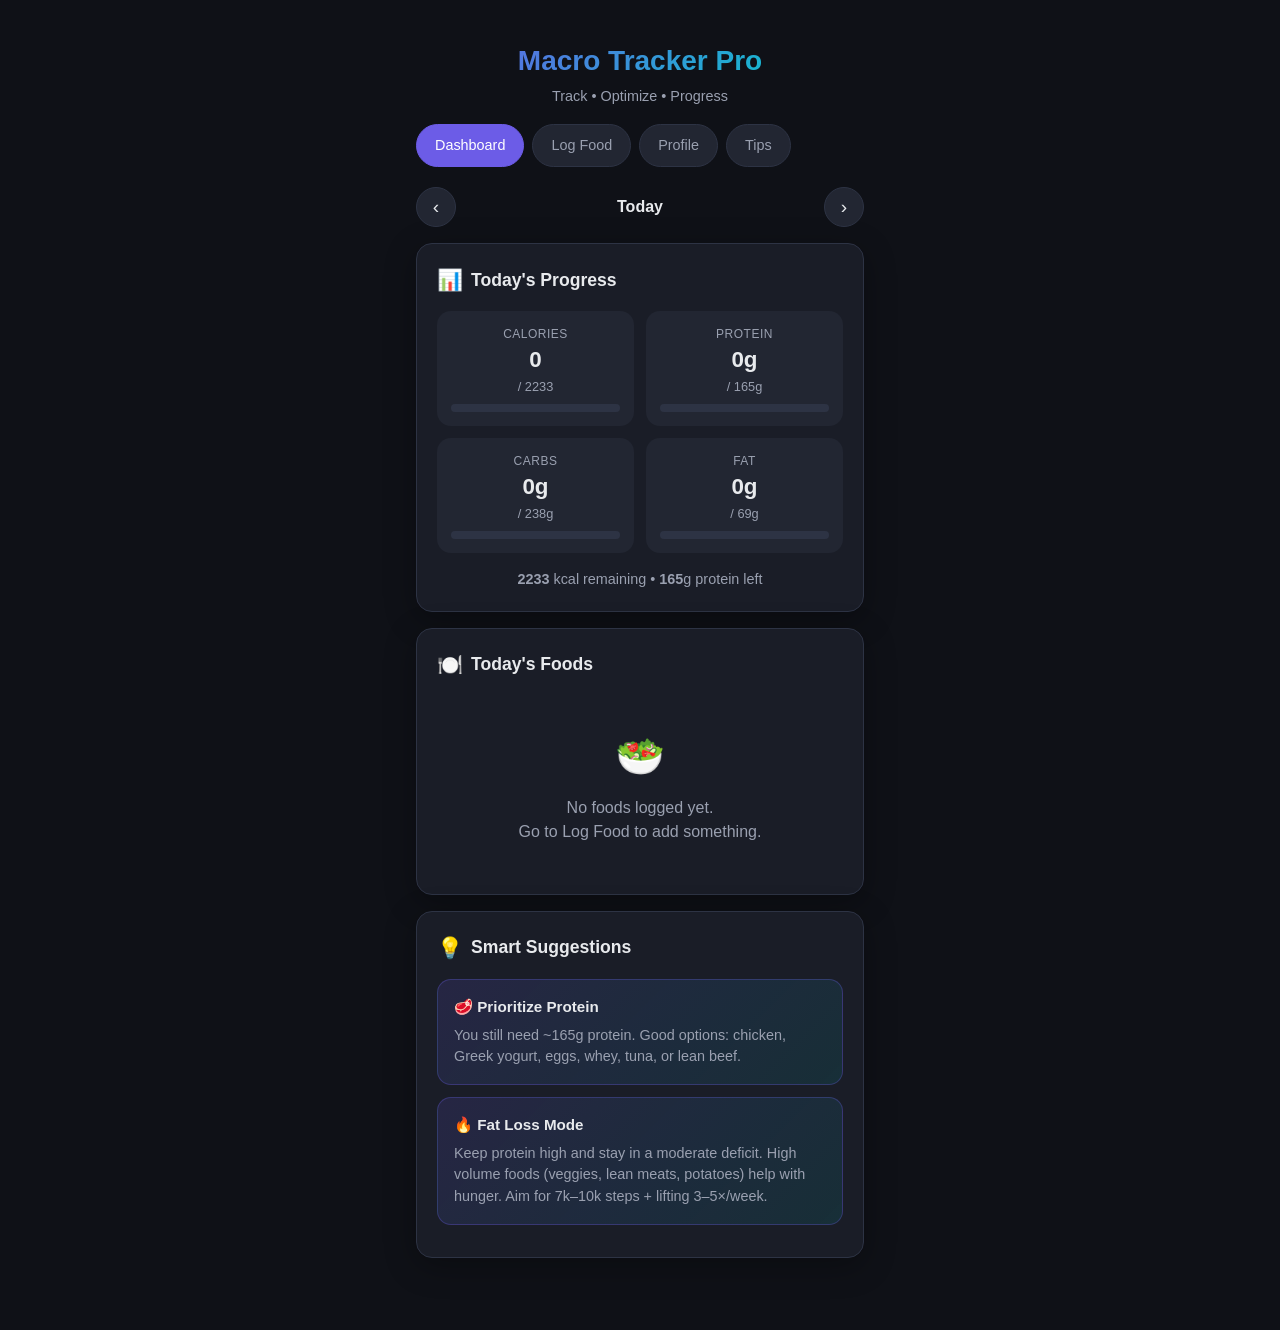
==== macro-tracker.html @ 14abfeaa "macro tracker macro tracker" ====
<!DOCTYPE html>
<html lang="en">
<head>
  <meta charset="UTF-8" />
  <meta name="viewport" content="width=device-width, initial-scale=1.0, maximum-scale=1.0, user-scalable=no" />
  <title>Macro Tracker Pro</title>
  <style>
    :root {
      --bg: #0f1117;
      --card: #1a1d27;
      --card2: #222632;
      --border: #2d3344;
      --text: #e8eaed;
      --muted: #9aa0b0;
      --primary: #6c5ce7;
      --primary-hover: #5a4bd1;
      --success: #00b894;
      --warning: #fdcb6e;
      --danger: #e17055;
      --protein: #6c5ce7;
      --carbs: #00cec9;
      --fat: #fdcb6e;
      --calories: #e17055;
      --radius: 16px;
      --shadow: 0 8px 32px rgba(0,0,0,0.3);
    }

    * { box-sizing: border-box; margin: 0; padding: 0; }

    body {
      font-family: -apple-system, BlinkMacSystemFont, 'Segoe UI', Roboto, sans-serif;
      background: var(--bg);
      color: var(--text);
      line-height: 1.5;
      min-height: 100vh;
      padding-bottom: 40px;
    }

    .container {
      max-width: 480px;
      margin: 0 auto;
      padding: 16px;
    }

    header {
      text-align: center;
      padding: 24px 0 16px;
    }

    header h1 {
      font-size: 1.75rem;
      font-weight: 700;
      background: linear-gradient(135deg, #6c5ce7, #00cec9);
      -webkit-background-clip: text;
      -webkit-text-fill-color: transparent;
      background-clip: text;
    }

    header p {
      color: var(--muted);
      font-size: 0.9rem;
      margin-top: 4px;
    }

    .card {
      background: var(--card);
      border-radius: var(--radius);
      padding: 20px;
      margin-bottom: 16px;
      border: 1px solid var(--border);
      box-shadow: var(--shadow);
    }

    .card h2 {
      font-size: 1.1rem;
      margin-bottom: 16px;
      display: flex;
      align-items: center;
      gap: 8px;
    }

    .card h2 span { font-size: 1.3rem; }

    label {
      display: block;
      font-size: 0.85rem;
      color: var(--muted);
      margin-bottom: 6px;
    }

    input, select, button, textarea {
      font-family: inherit;
      font-size: 1rem;
    }

    input[type="number"], input[type="text"], select, textarea {
      width: 100%;
      background: var(--card2);
      border: 1px solid var(--border);
      border-radius: 12px;
      padding: 12px 14px;
      color: var(--text);
      outline: none;
      transition: border-color 0.2s;
    }

    input:focus, select:focus, textarea:focus {
      border-color: var(--primary);
    }

    .grid-2 {
      display: grid;
      grid-template-columns: 1fr 1fr;
      gap: 12px;
    }

    .grid-3 {
      display: grid;
      grid-template-columns: 1fr 1fr 1fr;
      gap: 10px;
    }

    .btn {
      display: inline-flex;
      align-items: center;
      justify-content: center;
      gap: 8px;
      background: var(--primary);
      color: white;
      border: none;
      border-radius: 12px;
      padding: 14px 20px;
      font-weight: 600;
      cursor: pointer;
      transition: background 0.2s, transform 0.1s;
      width: 100%;
    }

    .btn:hover { background: var(--primary-hover); }
    .btn:active { transform: scale(0.98); }

    .btn-secondary {
      background: var(--card2);
      border: 1px solid var(--border);
      color: var(--text);
    }

    .btn-secondary:hover { background: var(--border); }

    .btn-sm {
      padding: 8px 12px;
      font-size: 0.85rem;
      width: auto;
    }

    .btn-danger {
      background: transparent;
      color: var(--danger);
      border: 1px solid var(--danger);
    }

    .goal-options {
      display: grid;
      grid-template-columns: 1fr 1fr;
      gap: 10px;
    }

    .goal-btn {
      background: var(--card2);
      border: 2px solid var(--border);
      border-radius: 14px;
      padding: 14px 10px;
      text-align: center;
      cursor: pointer;
      transition: all 0.2s;
      font-size: 0.9rem;
      font-weight: 500;
    }

    .goal-btn.active {
      border-color: var(--primary);
      background: rgba(108, 92, 231, 0.15);
      color: #a29bfe;
    }

    .goal-btn small {
      display: block;
      font-size: 0.75rem;
      color: var(--muted);
      margin-top: 4px;
      font-weight: 400;
    }

    /* Progress */
    .macro-grid {
      display: grid;
      grid-template-columns: 1fr 1fr;
      gap: 12px;
      margin-bottom: 16px;
    }

    .macro-box {
      background: var(--card2);
      border-radius: 14px;
      padding: 14px;
      text-align: center;
    }

    .macro-box .value {
      font-size: 1.4rem;
      font-weight: 700;
    }

    .macro-box .label {
      font-size: 0.75rem;
      color: var(--muted);
      text-transform: uppercase;
      letter-spacing: 0.5px;
    }

    .macro-box .target {
      font-size: 0.8rem;
      color: var(--muted);
    }

    .progress-bar {
      height: 8px;
      background: var(--border);
      border-radius: 4px;
      overflow: hidden;
      margin-top: 8px;
    }

    .progress-fill {
      height: 100%;
      border-radius: 4px;
      transition: width 0.4s ease;
    }

    .calories .progress-fill { background: var(--calories); }
    .protein .progress-fill { background: var(--protein); }
    .carbs .progress-fill { background: var(--carbs); }
    .fat .progress-fill { background: var(--fat); }

    /* Food list */
    .food-item {
      display: flex;
      justify-content: space-between;
      align-items: center;
      padding: 12px 0;
      border-bottom: 1px solid var(--border);
    }

    .food-item:last-child { border-bottom: none; }

    .food-info h4 {
      font-size: 0.95rem;
      margin-bottom: 2px;
    }

    .food-info span {
      font-size: 0.8rem;
      color: var(--muted);
    }

    .food-actions {
      display: flex;
      gap: 8px;
      align-items: center;
    }

    .food-cals {
      font-weight: 600;
      font-size: 0.95rem;
      min-width: 50px;
      text-align: right;
    }

    /* Suggestions */
    .suggestion {
      background: linear-gradient(135deg, rgba(108,92,231,0.15), rgba(0,206,201,0.1));
      border: 1px solid rgba(108,92,231,0.3);
      border-radius: 14px;
      padding: 16px;
      margin-bottom: 12px;
    }

    .suggestion h3 {
      font-size: 0.95rem;
      margin-bottom: 6px;
      display: flex;
      align-items: center;
      gap: 6px;
    }

    .suggestion p {
      font-size: 0.9rem;
      color: var(--muted);
      line-height: 1.5;
    }

    .tabs {
      display: flex;
      gap: 8px;
      margin-bottom: 16px;
      overflow-x: auto;
      padding-bottom: 4px;
    }

    .tab {
      flex-shrink: 0;
      padding: 10px 18px;
      border-radius: 999px;
      background: var(--card2);
      border: 1px solid var(--border);
      color: var(--muted);
      font-size: 0.9rem;
      font-weight: 500;
      cursor: pointer;
      transition: all 0.2s;
    }

    .tab.active {
      background: var(--primary);
      border-color: var(--primary);
      color: white;
    }

    .hidden { display: none !important; }

    .empty-state {
      text-align: center;
      padding: 30px 10px;
      color: var(--muted);
    }

    .empty-state span { font-size: 2.5rem; display: block; margin-bottom: 10px; }

    .date-nav {
      display: flex;
      align-items: center;
      justify-content: space-between;
      margin-bottom: 16px;
    }

    .date-nav button {
      background: var(--card2);
      border: 1px solid var(--border);
      color: var(--text);
      width: 40px;
      height: 40px;
      border-radius: 50%;
      font-size: 1.2rem;
      cursor: pointer;
    }

    .date-nav .current-date {
      font-weight: 600;
      font-size: 1rem;
    }

    .form-row {
      margin-bottom: 14px;
    }

    .totals-row {
      display: flex;
      justify-content: space-between;
      font-size: 0.85rem;
      color: var(--muted);
      margin-top: 8px;
    }

    .section-title {
      font-size: 0.8rem;
      text-transform: uppercase;
      letter-spacing: 1px;
      color: var(--muted);
      margin: 20px 0 10px;
    }

    @media (max-width: 400px) {
      .macro-grid { grid-template-columns: 1fr 1fr; }
      .goal-options { grid-template-columns: 1fr; }
    }
  </style>
</head>
<body>
  <div class="container">
    <header>
      <h1>Macro Tracker Pro</h1>
      <p>Track • Optimize • Progress</p>
    </header>

    <!-- Tabs -->
    <div class="tabs">
      <div class="tab active" data-tab="dashboard">Dashboard</div>
      <div class="tab" data-tab="log">Log Food</div>
      <div class="tab" data-tab="profile">Profile</div>
      <div class="tab" data-tab="tips">Tips</div>
    </div>

    <!-- DASHBOARD -->
    <div id="tab-dashboard">
      <div class="date-nav">
        <button onclick="changeDate(-1)">‹</button>
        <div class="current-date" id="currentDateLabel">Today</div>
        <button onclick="changeDate(1)">›</button>
      </div>

      <div class="card">
        <h2><span>📊</span> Today's Progress</h2>
        <div class="macro-grid">
          <div class="macro-box calories">
            <div class="label">Calories</div>
            <div class="value" id="calCurrent">0</div>
            <div class="target">/ <span id="calTarget">2000</span></div>
            <div class="progress-bar"><div class="progress-fill" id="calBar" style="width:0%"></div></div>
          </div>
          <div class="macro-box protein">
            <div class="label">Protein</div>
            <div class="value" id="proCurrent">0g</div>
            <div class="target">/ <span id="proTarget">150</span>g</div>
            <div class="progress-bar"><div class="progress-fill" id="proBar" style="width:0%"></div></div>
          </div>
          <div class="macro-box carbs">
            <div class="label">Carbs</div>
            <div class="value" id="carbCurrent">0g</div>
            <div class="target">/ <span id="carbTarget">200</span>g</div>
            <div class="progress-bar"><div class="progress-fill" id="carbBar" style="width:0%"></div></div>
          </div>
          <div class="macro-box fat">
            <div class="label">Fat</div>
            <div class="value" id="fatCurrent">0g</div>
            <div class="target">/ <span id="fatTarget">60</span>g</div>
            <div class="progress-bar"><div class="progress-fill" id="fatBar" style="width:0%"></div></div>
          </div>
        </div>

        <div id="remainingText" style="text-align:center; font-size:0.9rem; color:var(--muted); margin-top:8px;"></div>
      </div>

      <div class="card">
        <h2><span>🍽️</span> Today's Foods</h2>
        <div id="foodList">
          <div class="empty-state">
            <span>🥗</span>
            No foods logged yet.<br>Go to Log Food to add something.
          </div>
        </div>
      </div>

      <div class="card" id="quickSuggestions">
        <h2><span>💡</span> Smart Suggestions</h2>
        <div id="suggestionsList"></div>
      </div>
    </div>

    <!-- LOG FOOD -->
    <div id="tab-log" class="hidden">
      <div class="card">
        <h2><span>➕</span> Add Food</h2>
        <div class="form-row">
          <label>Food name</label>
          <input type="text" id="foodName" placeholder="e.g. Chicken breast, rice, avocado..." />
        </div>
        <div class="grid-2">
          <div class="form-row">
            <label>Calories</label>
            <input type="number" id="foodCal" placeholder="0" min="0" />
          </div>
          <div class="form-row">
            <label>Protein (g)</label>
            <input type="number" id="foodPro" placeholder="0" min="0" step="0.1" />
          </div>
        </div>
        <div class="grid-2">
          <div class="form-row">
            <label>Carbs (g)</label>
            <input type="number" id="foodCarb" placeholder="0" min="0" step="0.1" />
          </div>
          <div class="form-row">
            <label>Fat (g)</label>
            <input type="number" id="foodFat" placeholder="0" min="0" step="0.1" />
          </div>
        </div>
        <button class="btn" onclick="addFood()">Add to Today</button>
      </div>

      <div class="card">
        <h2><span>⚡</span> Quick Add</h2>
        <div class="grid-2" style="gap:10px;">
          <button class="btn btn-secondary btn-sm" onclick="quickAdd('Chicken breast 150g', 248, 46, 0, 5.4)">Chicken 150g</button>
          <button class="btn btn-secondary btn-sm" onclick="quickAdd('Rice cooked 200g', 260, 5.4, 56, 0.6)">Rice 200g</button>
          <button class="btn btn-secondary btn-sm" onclick="quickAdd('Egg (whole)', 72, 6.3, 0.4, 4.8)">Egg</button>
          <button class="btn btn-secondary btn-sm" onclick="quickAdd('Greek yogurt 150g', 89, 15, 5.5, 0.6)">Greek Yogurt</button>
          <button class="btn btn-secondary btn-sm" onclick="quickAdd('Banana medium', 105, 1.3, 27, 0.4)">Banana</button>
          <button class="btn btn-secondary btn-sm" onclick="quickAdd('Avocado 100g', 160, 2, 8.5, 15)">Avocado</button>
          <button class="btn btn-secondary btn-sm" onclick="quickAdd('Oats 50g dry', 190, 6.5, 34, 3.5)">Oats 50g</button>
          <button class="btn btn-secondary btn-sm" onclick="quickAdd('Whey scoop', 120, 24, 3, 1.5)">Whey Scoop</button>
        </div>
      </div>
    </div>

    <!-- PROFILE -->
    <div id="tab-profile" class="hidden">
      <div class="card">
        <h2><span>👤</span> Your Profile</h2>
        <div class="grid-2">
          <div class="form-row">
            <label>Age</label>
            <input type="number" id="age" min="15" max="100" value="30" />
          </div>
          <div class="form-row">
            <label>Gender</label>
            <select id="gender">
              <option value="male">Male</option>
              <option value="female">Female</option>
            </select>
          </div>
        </div>
        <div class="grid-2">
          <div class="form-row">
            <label>Weight (kg)</label>
            <input type="number" id="weight" min="30" max="250" step="0.1" value="75" />
          </div>
          <div class="form-row">
            <label>Height (cm)</label>
            <input type="number" id="height" min="120" max="230" value="175" />
          </div>
        </div>
        <div class="form-row">
          <label>Activity Level</label>
          <select id="activity">
            <option value="1.2">Sedentary (little/no exercise)</option>
            <option value="1.375">Lightly active (1–3 days/week)</option>
            <option value="1.55" selected>Moderately active (3–5 days/week)</option>
            <option value="1.725">Very active (6–7 days/week)</option>
            <option value="1.9">Extra active (hard training + job)</option>
          </select>
        </div>
      </div>

      <div class="card">
        <h2><span>🎯</span> Your Goal</h2>
        <div class="goal-options">
          <div class="goal-btn active" data-goal="fatloss">
            Fat Loss
            <small>Deficit + high protein</small>
          </div>
          <div class="goal-btn" data-goal="recomp">
            Fat Loss + Muscle
            <small>Recomp – near maintenance</small>
          </div>
          <div class="goal-btn" data-goal="muscle">
            Muscle Building
            <small>Surplus + high protein</small>
          </div>
          <div class="goal-btn" data-goal="maintain">
            Maintenance / Other
            <small>Stay the same weight</small>
          </div>
        </div>
      </div>

      <div class="card">
        <h2><span>📈</span> Calculated Targets</h2>
        <div style="font-size:0.95rem; line-height:1.7;">
          <div>BMR: <strong id="bmrValue">—</strong> kcal</div>
          <div>TDEE (maintenance): <strong id="tdeeValue">—</strong> kcal</div>
          <div style="margin-top:10px; padding-top:10px; border-top:1px solid var(--border);">
            Target Calories: <strong id="targetCals">—</strong><br>
            Protein: <strong id="targetPro">—</strong> g<br>
            Carbs: <strong id="targetCarb">—</strong> g<br>
            Fat: <strong id="targetFat">—</strong> g
          </div>
        </div>
        <button class="btn" style="margin-top:16px;" onclick="saveProfile()">Save & Update Targets</button>
      </div>
    </div>

    <!-- TIPS -->
    <div id="tab-tips" class="hidden">
      <div class="card">
        <h2><span>📚</span> Goal-Based Tips</h2>
        <div id="tipsContent"></div>
      </div>
    </div>
  </div>

  <script>
    // ========== STATE ==========
    let state = {
      profile: {
        age: 30,
        gender: 'male',
        weight: 75,
        height: 175,
        activity: 1.55,
        goal: 'fatloss'
      },
      targets: { cal: 2000, pro: 150, carb: 200, fat: 60 },
      logs: {},          // dateKey -> [{id, name, cal, pro, carb, fat}]
      currentDate: new Date()
    };

    // ========== HELPERS ==========
    function dateKey(d = state.currentDate) {
      return d.toISOString().slice(0, 10);
    }

    function formatDate(d) {
      const today = new Date();
      today.setHours(0,0,0,0);
      const check = new Date(d);
      check.setHours(0,0,0,0);
      const diff = (check - today) / 86400000;
      if (diff === 0) return 'Today';
      if (diff === -1) return 'Yesterday';
      if (diff === 1) return 'Tomorrow';
      return d.toLocaleDateString(undefined, { weekday: 'short', month: 'short', day: 'numeric' });
    }

    function uid() {
      return Date.now().toString(36) + Math.random().toString(36).slice(2, 7);
    }

    // ========== CALCULATION ==========
    function calcBMR() {
      const { age, gender, weight, height } = state.profile;
      // Mifflin-St Jeor
      if (gender === 'male') {
        return 10 * weight + 6.25 * height - 5 * age + 5;
      }
      return 10 * weight + 6.25 * height - 5 * age - 161;
    }

    function calcTDEE() {
      return Math.round(calcBMR() * state.profile.activity);
    }

    function calcTargets() {
      const tdee = calcTDEE();
      const w = state.profile.weight;
      let cal, proGkg, fatPct;

      switch (state.profile.goal) {
        case 'fatloss':
          cal = Math.round(tdee - 400);          // ~400 deficit
          proGkg = 2.2;
          fatPct = 0.28;
          break;
        case 'recomp':
          cal = Math.round(tdee - 150);          // mild deficit
          proGkg = 2.3;
          fatPct = 0.25;
          break;
        case 'muscle':
          cal = Math.round(tdee + 300);          // modest surplus
          proGkg = 2.0;
          fatPct = 0.25;
          break;
        default: // maintain
          cal = tdee;
          proGkg = 1.8;
          fatPct = 0.28;
      }

      const pro = Math.round(w * proGkg);
      const fat = Math.round((cal * fatPct) / 9);
      const carb = Math.round((cal - (pro * 4) - (fat * 9)) / 4);

      state.targets = { cal, pro, carb, fat };
      return state.targets;
    }

    // ========== STORAGE ==========
    function save() {
      localStorage.setItem('macroTrackerPro', JSON.stringify({
        profile: state.profile,
        logs: state.logs
      }));
    }

    function load() {
      try {
        const raw = localStorage.getItem('macroTrackerPro');
        if (raw) {
          const data = JSON.parse(raw);
          if (data.profile) state.profile = { ...state.profile, ...data.profile };
          if (data.logs) state.logs = data.logs;
        }
      } catch (e) {}
    }

    // ========== UI UPDATE ==========
    function getTodayFoods() {
      return state.logs[dateKey()] || [];
    }

    function getTotals() {
      const foods = getTodayFoods();
      return foods.reduce((acc, f) => {
        acc.cal += f.cal || 0;
        acc.pro += f.pro || 0;
        acc.carb += f.carb || 0;
        acc.fat += f.fat || 0;
        return acc;
      }, { cal: 0, pro: 0, carb: 0, fat: 0 });
    }

    function updateDashboard() {
      const t = getTotals();
      const targets = state.targets;

      document.getElementById('calCurrent').textContent = Math.round(t.cal);
      document.getElementById('proCurrent').textContent = Math.round(t.pro) + 'g';
      document.getElementById('carbCurrent').textContent = Math.round(t.carb) + 'g';
      document.getElementById('fatCurrent').textContent = Math.round(t.fat) + 'g';

      document.getElementById('calTarget').textContent = targets.cal;
      document.getElementById('proTarget').textContent = targets.pro;
      document.getElementById('carbTarget').textContent = targets.carb;
      document.getElementById('fatTarget').textContent = targets.fat;

      const pct = (val, max) => Math.min(100, Math.round((val / max) * 100));
      document.getElementById('calBar').style.width = pct(t.cal, targets.cal) + '%';
      document.getElementById('proBar').style.width = pct(t.pro, targets.pro) + '%';
      document.getElementById('carbBar').style.width = pct(t.carb, targets.carb) + '%';
      document.getElementById('fatBar').style.width = pct(t.fat, targets.fat) + '%';

      const remCal = targets.cal - t.cal;
      const remPro = targets.pro - t.pro;
      document.getElementById('remainingText').innerHTML =
        remCal > 0
          ? `<strong>${Math.round(remCal)}</strong> kcal remaining • <strong>${Math.round(Math.max(0, remPro))}</strong>g protein left`
          : `<strong style="color:var(--warning)">Over by ${Math.abs(Math.round(remCal))} kcal</strong>`;

      // Food list
      const list = document.getElementById('foodList');
      const foods = getTodayFoods();
      if (foods.length === 0) {
        list.innerHTML = `<div class="empty-state"><span>🥗</span>No foods logged yet.<br>Go to Log Food to add something.</div>`;
      } else {
        list.innerHTML = foods.map(f => `
          <div class="food-item">
            <div class="food-info">
              <h4>${f.name}</h4>
              <span>P ${Math.round(f.pro)}g • C ${Math.round(f.carb)}g • F ${Math.round(f.fat)}g</span>
            </div>
            <div class="food-actions">
              <div class="food-cals">${Math.round(f.cal)}</div>
              <button class="btn btn-sm btn-danger" onclick="removeFood('${f.id}')">×</button>
            </div>
          </div>
        `).join('');
      }

      updateSuggestions();
      document.getElementById('currentDateLabel').textContent = formatDate(state.currentDate);
    }

    function updateProfileUI() {
      const p = state.profile;
      document.getElementById('age').value = p.age;
      document.getElementById('gender').value = p.gender;
      document.getElementById('weight').value = p.weight;
      document.getElementById('height').value = p.height;
      document.getElementById('activity').value = p.activity;

      document.querySelectorAll('.goal-btn').forEach(btn => {
        btn.classList.toggle('active', btn.dataset.goal === p.goal);
      });

      const bmr = Math.round(calcBMR());
      const tdee = calcTDEE();
      const t = calcTargets();

      document.getElementById('bmrValue').textContent = bmr;
      document.getElementById('tdeeValue').textContent = tdee;
      document.getElementById('targetCals').textContent = t.cal + ' kcal';
      document.getElementById('targetPro').textContent = t.pro;
      document.getElementById('targetCarb').textContent = t.carb;
      document.getElementById('targetFat').textContent = t.fat;
    }

    function updateSuggestions() {
      const t = getTotals();
      const targets = state.targets;
      const goal = state.profile.goal;
      const remCal = targets.cal - t.cal;
      const remPro = targets.pro - t.pro;
      const remCarb = targets.carb - t.carb;
      const remFat = targets.fat - t.fat;

      let suggestions = [];

      // Protein first priority
      if (remPro > 25) {
        suggestions.push({
          icon: '🥩',
          title: 'Prioritize Protein',
          text: `You still need ~${Math.round(remPro)}g protein. Good options: chicken, Greek yogurt, eggs, whey, tuna, or lean beef.`
        });
      } else if (remPro > 10) {
        suggestions.push({
          icon: '🥛',
          title: 'Almost at protein target',
          text: `Only ~${Math.round(remPro)}g protein left. A scoop of whey or a Greek yogurt will close the gap nicely.`
        });
      }

      // Calorie situation
      if (remCal < -150) {
        suggestions.push({
          icon: '⚠️',
          title: 'Over calories',
          text: `You're ${Math.abs(Math.round(remCal))} kcal over. For the rest of the day focus on high-volume, low-calorie foods (veggies, lean protein) if possible.`
        });
      } else if (remCal > 400 && remPro < 20) {
        suggestions.push({
          icon: '🍚',
          title: 'Room for carbs / energy',
          text: `You have ${Math.round(remCal)} kcal left and protein is mostly covered. Rice, potatoes, fruit or oats are great now.`
        });
      }

      // Goal specific
      if (goal === 'fatloss') {
        suggestions.push({
          icon: '🔥',
          title: 'Fat Loss Mode',
          text: 'Keep protein high and stay in a moderate deficit. High volume foods (veggies, lean meats, potatoes) help with hunger. Aim for 7k–10k steps + lifting 3–5×/week.'
        });
      } else if (goal === 'recomp') {
        suggestions.push({
          icon: '⚖️',
          title: 'Recomp Strategy',
          text: 'Stay near maintenance or slight deficit. Progressive overload in the gym is more important than aggressive dieting. Protein should be the highest of all goals.'
        });
      } else if (goal === 'muscle') {
        suggestions.push({
          icon: '💪',
          title: 'Building Mode',
          text: 'You need the surplus. Don’t fear carbs — they fuel hard training and recovery. Keep progressive overload and sleep 7–9 hours.'
        });
      }

      // Fat check
      if (remFat < -10) {
        suggestions.push({
          icon: '🥑',
          title: 'Fat a bit high',
          text: 'Fat is over target. Future meals can lean more toward protein + carbs (chicken + rice, yogurt + fruit) to balance.'
        });
      }

      if (suggestions.length === 0) {
        suggestions.push({
          icon: '✅',
          title: 'Looking solid',
          text: 'Macros are well balanced for the day. Keep it up!'
        });
      }

      document.getElementById('suggestionsList').innerHTML = suggestions.map(s => `
        <div class="suggestion">
          <h3>${s.icon} ${s.title}</h3>
          <p>${s.text}</p>
        </div>
      `).join('');
    }

    function updateTips() {
      const goal = state.profile.goal;
      const tips = {
        fatloss: `
          <div class="suggestion">
            <h3>🔥 Fat Loss Focus</h3>
            <p>• Aim for 0.5–1% bodyweight loss per week.<br>
            • Protein 2.0–2.4 g/kg protects muscle.<br>
            • Strength train 3–5×/week + daily steps.<br>
            • Sleep and stress management matter as much as food.</p>
          </div>
          <div class="suggestion">
            <h3>🍽️ Practical tips</h3>
            <p>• Fill half the plate with vegetables.<br>
            • Use volume eating (high fiber, high water foods).<br>
            • Weigh food when possible for accuracy.<br>
            • Don’t cut fats too low (hormones need them).</p>
          </div>`,
        recomp: `
          <div class="suggestion">
            <h3>⚖️ Body Recomposition</h3>
            <p>• Best for beginners, returning lifters, or higher body-fat individuals.<br>
            • Eat at maintenance or a small deficit (−100 to −200 kcal).<br>
            • Protein 2.0–2.6 g/kg is ideal.<br>
            • Progressive overload is non-negotiable.</p>
          </div>
          <div class="suggestion">
            <h3>📈 Expectations</h3>
            <p>• Scale weight may stay flat or drop slowly while measurements improve.<br>
            • Take progress photos and strength numbers as main metrics.<br>
            • Patience is key — recomp is slower than pure cutting or bulking.</p>
          </div>`,
        muscle: `
          <div class="suggestion">
            <h3>💪 Muscle Building</h3>
            <p>• Modest surplus (+200–350 kcal) is enough for most people.<br>
            • Protein 1.6–2.2 g/kg is sufficient in a surplus.<br>
            • Carbs should be the highest macro to fuel training.<br>
            • Recover hard: sleep, manage stress, don’t train to failure every set.</p>
          </div>
          <div class="suggestion">
            <h3>🏋️ Training note</h3>
            <p>• Focus on compound lifts and progressive overload.<br>
            • Track lifts weekly. If strength is stuck, check sleep and total calories first.</p>
          </div>`,
        maintain: `
          <div class="suggestion">
            <h3>⚖️ Maintenance</h3>
            <p>• Eat around your TDEE.<br>
            • Protein 1.6–2.0 g/kg keeps body composition stable.<br>
            • Great time to practice consistency and refine food preferences.<br>
            • You can still improve strength and skill in the gym.</p>
          </div>`
      };

      document.getElementById('tipsContent').innerHTML = tips[goal] || tips.maintain;
    }

    // ========== ACTIONS ==========
    function addFood() {
      const name = document.getElementById('foodName').value.trim() || 'Food item';
      const cal = parseFloat(document.getElementById('foodCal').value) || 0;
      const pro = parseFloat(document.getElementById('foodPro').value) || 0;
      const carb = parseFloat(document.getElementById('foodCarb').value) || 0;
      const fat = parseFloat(document.getElementById('foodFat').value) || 0;

      if (cal === 0 && pro === 0 && carb === 0 && fat === 0) {
        alert('Please enter at least one value.');
        return;
      }

      const key = dateKey();
      if (!state.logs[key]) state.logs[key] = [];
      state.logs[key].push({ id: uid(), name, cal, pro, carb, fat });

      // Clear form
      document.getElementById('foodName').value = '';
      document.getElementById('foodCal').value = '';
      document.getElementById('foodPro').value = '';
      document.getElementById('foodCarb').value = '';
      document.getElementById('foodFat').value = '';

      save();
      updateDashboard();
      // Switch to dashboard to show result
      switchTab('dashboard');
    }

    function quickAdd(name, cal, pro, carb, fat) {
      document.getElementById('foodName').value = name;
      document.getElementById('foodCal').value = cal;
      document.getElementById('foodPro').value = pro;
      document.getElementById('foodCarb').value = carb;
      document.getElementById('foodFat').value = fat;
    }

    function removeFood(id) {
      const key = dateKey();
      state.logs[key] = (state.logs[key] || []).filter(f => f.id !== id);
      save();
      updateDashboard();
    }

    function changeDate(delta) {
      state.currentDate.setDate(state.currentDate.getDate() + delta);
      updateDashboard();
    }

    function saveProfile() {
      state.profile.age = parseInt(document.getElementById('age').value) || 30;
      state.profile.gender = document.getElementById('gender').value;
      state.profile.weight = parseFloat(document.getElementById('weight').value) || 75;
      state.profile.height = parseFloat(document.getElementById('height').value) || 175;
      state.profile.activity = parseFloat(document.getElementById('activity').value) || 1.55;

      calcTargets();
      save();
      updateProfileUI();
      updateDashboard();
      updateTips();
      alert('Profile & targets updated!');
    }

    // ========== TABS ==========
    function switchTab(tabId) {
      document.querySelectorAll('.tab').forEach(t => t.classList.remove('active'));
      document.querySelector(`.tab[data-tab="${tabId}"]`).classList.add('active');

      ['dashboard', 'log', 'profile', 'tips'].forEach(id => {
        document.getElementById('tab-' + id).classList.toggle('hidden', id !== tabId);
      });

      if (tabId === 'profile') updateProfileUI();
      if (tabId === 'tips') updateTips();
      if (tabId === 'dashboard') updateDashboard();
    }

    // ========== INIT ==========
    document.querySelectorAll('.tab').forEach(tab => {
      tab.addEventListener('click', () => switchTab(tab.dataset.tab));
    });

    document.querySelectorAll('.goal-btn').forEach(btn => {
      btn.addEventListener('click', () => {
        document.querySelectorAll('.goal-btn').forEach(b => b.classList.remove('active'));
        btn.classList.add('active');
        state.profile.goal = btn.dataset.goal;
        calcTargets();
        updateProfileUI();
        updateTips();
      });
    });

    // Load saved data
    load();
    calcTargets();
    updateProfileUI();
    updateDashboard();
    updateTips();
  </script>
</body>
</html>
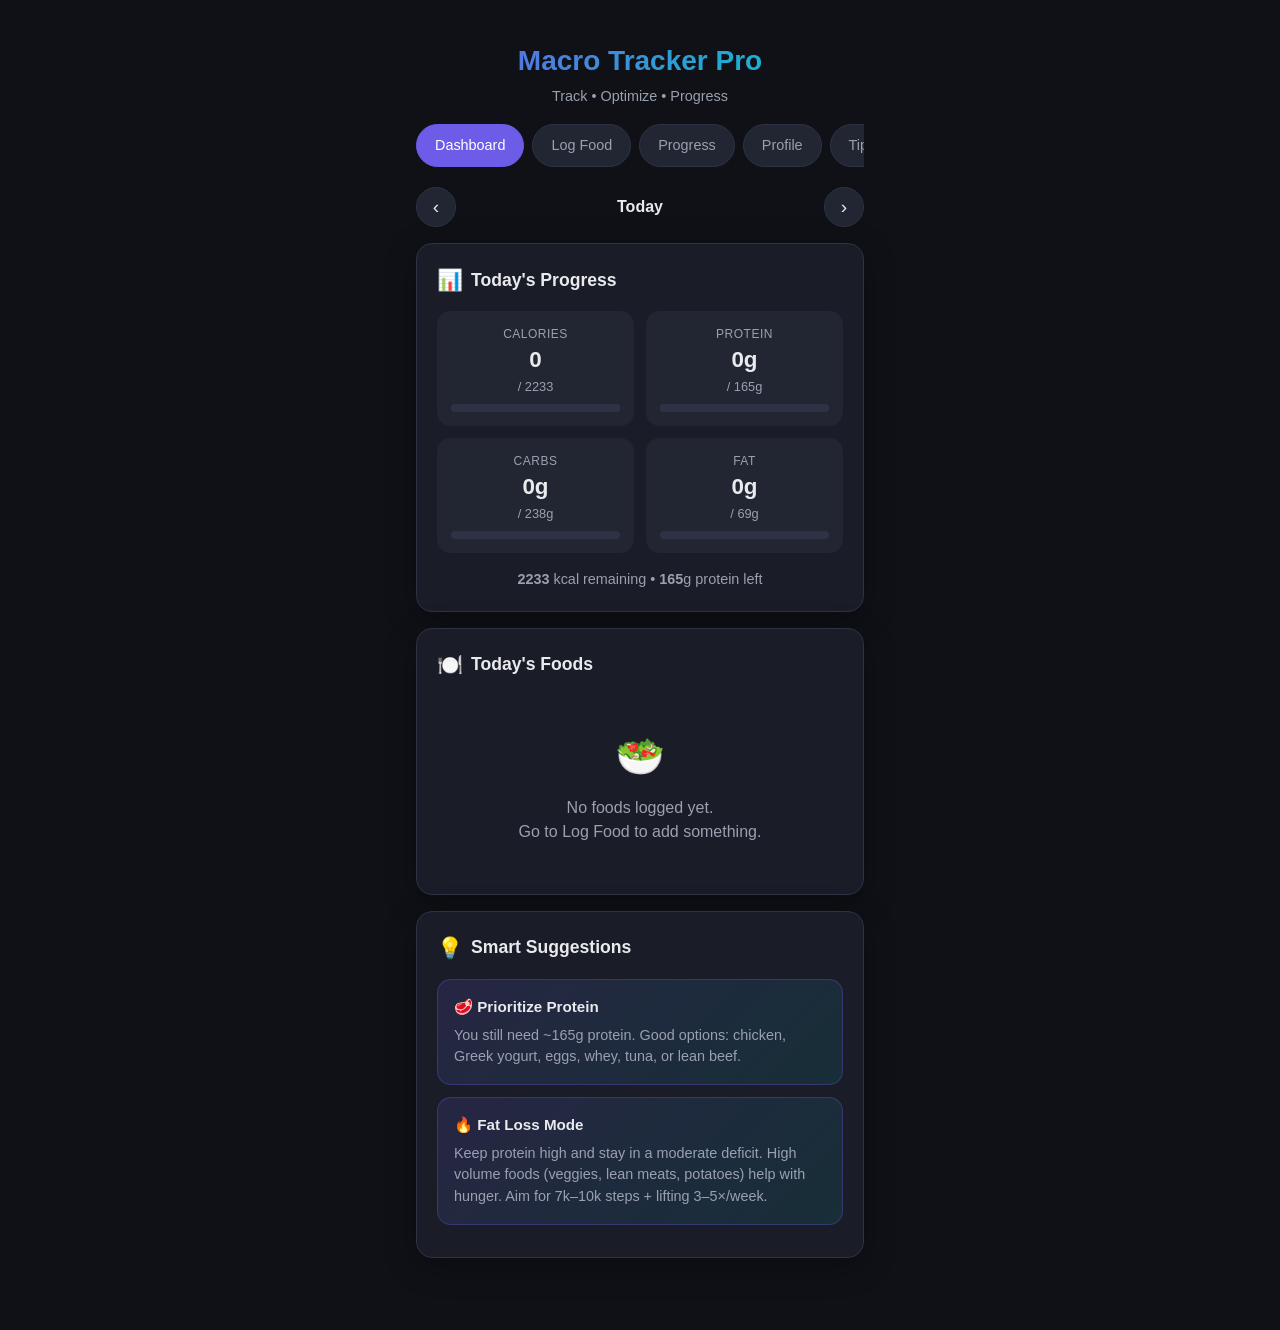
==== commit d265478f: "updating food log and statistics updating food log and statistics" ====
--- a/macro-tracker.html
+++ b/macro-tracker.html
@@ -396,6 +396,7 @@
     <div class="tabs">
       <div class="tab active" data-tab="dashboard">Dashboard</div>
       <div class="tab" data-tab="log">Log Food</div>
+      <div class="tab" data-tab="progress">Progress</div>
       <div class="tab" data-tab="profile">Profile</div>
       <div class="tab" data-tab="tips">Tips</div>
     </div>
@@ -460,10 +461,23 @@
     <div id="tab-log" class="hidden">
       <div class="card">
         <h2><span>➕</span> Add Food</h2>
+
         <div class="form-row">
           <label>Food name</label>
           <input type="text" id="foodName" placeholder="e.g. Chicken breast, rice, avocado..." />
         </div>
+
+        <!-- Quantity selector (appears when using Quick Add) -->
+        <div id="quantitySection" class="form-row" style="display:none;">
+          <label>Quantity <span id="unitLabel" style="color:var(--muted); font-weight:400;"></span></label>
+          <div style="display:flex; gap:10px; align-items:center;">
+            <button class="btn btn-secondary btn-sm" style="width:44px; padding:10px;" onclick="adjustQty(-1)">−</button>
+            <input type="number" id="foodQty" value="100" min="1" step="1" style="text-align:center; font-weight:600;" oninput="recalcFromQty()" />
+            <button class="btn btn-secondary btn-sm" style="width:44px; padding:10px;" onclick="adjustQty(1)">+</button>
+          </div>
+          <div style="font-size:0.8rem; color:var(--muted); margin-top:6px;" id="baseInfo"></div>
+        </div>
+
         <div class="grid-2">
           <div class="form-row">
             <label>Calories</label>
@@ -489,16 +503,44 @@
 
       <div class="card">
         <h2><span>⚡</span> Quick Add</h2>
-        <div class="grid-2" style="gap:10px;">
-          <button class="btn btn-secondary btn-sm" onclick="quickAdd('Chicken breast 150g', 248, 46, 0, 5.4)">Chicken 150g</button>
-          <button class="btn btn-secondary btn-sm" onclick="quickAdd('Rice cooked 200g', 260, 5.4, 56, 0.6)">Rice 200g</button>
-          <button class="btn btn-secondary btn-sm" onclick="quickAdd('Egg (whole)', 72, 6.3, 0.4, 4.8)">Egg</button>
-          <button class="btn btn-secondary btn-sm" onclick="quickAdd('Greek yogurt 150g', 89, 15, 5.5, 0.6)">Greek Yogurt</button>
-          <button class="btn btn-secondary btn-sm" onclick="quickAdd('Banana medium', 105, 1.3, 27, 0.4)">Banana</button>
-          <button class="btn btn-secondary btn-sm" onclick="quickAdd('Avocado 100g', 160, 2, 8.5, 15)">Avocado</button>
-          <button class="btn btn-secondary btn-sm" onclick="quickAdd('Oats 50g dry', 190, 6.5, 34, 3.5)">Oats 50g</button>
-          <button class="btn btn-secondary btn-sm" onclick="quickAdd('Whey scoop', 120, 24, 3, 1.5)">Whey Scoop</button>
-        </div>
+        <p style="font-size:0.85rem; color:var(--muted); margin-bottom:14px;">Tap a food → adjust quantity → macros calculate automatically</p>
+
+        <div class="section-title">Proteins</div>
+        <div class="grid-2" style="gap:8px; margin-bottom:14px;" id="quickProteins"></div>
+
+        <div class="section-title">Carbs, Roots & Local</div>
+        <div class="grid-2" style="gap:8px; margin-bottom:14px;" id="quickCarbs"></div>
+
+        <div class="section-title">Fruits</div>
+        <div class="grid-2" style="gap:8px; margin-bottom:14px;" id="quickFruits"></div>
+
+        <div class="section-title">Vegetables</div>
+        <div class="grid-2" style="gap:8px; margin-bottom:14px;" id="quickVeggies"></div>
+
+        <div class="section-title">Fats & Seeds</div>
+        <div class="grid-2" style="gap:8px; margin-bottom:14px;" id="quickFats"></div>
+
+        <div class="section-title">Dairy & Snacks</div>
+        <div class="grid-2" style="gap:8px;" id="quickDairy"></div>
+      </div>
+    </div>
+
+    <!-- PROGRESS -->
+    <div id="tab-progress" class="hidden">
+      <div class="card">
+        <h2><span>📈</span> Last 7 Days Overview</h2>
+        <div id="weekSummary" style="margin-bottom:16px; font-size:0.95rem; line-height:1.6;"></div>
+        <div id="weekBars"></div>
+      </div>
+
+      <div class="card">
+        <h2><span>🔥</span> Consistency</h2>
+        <div id="consistencyStats"></div>
+      </div>
+
+      <div class="card">
+        <h2><span>💡</span> Insights</h2>
+        <div id="progressInsights"></div>
       </div>
     </div>
 
@@ -929,6 +971,168 @@
       document.getElementById('tipsContent').innerHTML = tips[goal] || tips.maintain;
     }
 
+    // ========== FOOD DATABASE ==========
+    // Accurate base values (USDA / reliable sources). unit = g / ml / unit / scoop / bar / slice
+    const FOOD_DB = {
+      proteins: [
+        { id: 'chicken', name: 'Chicken breast', unit: 'g', baseQty: 100, cal: 165, pro: 31, carb: 0, fat: 3.6 },
+        { id: 'turkey', name: 'Turkey breast', unit: 'g', baseQty: 100, cal: 135, pro: 30, carb: 0, fat: 1 },
+        { id: 'salmon', name: 'Salmon', unit: 'g', baseQty: 100, cal: 208, pro: 20, carb: 0, fat: 13 },
+        { id: 'tuna', name: 'Tuna (canned in water)', unit: 'g', baseQty: 100, cal: 116, pro: 26, carb: 0, fat: 1 },
+        { id: 'beef', name: 'Lean beef (sirloin)', unit: 'g', baseQty: 100, cal: 200, pro: 27, carb: 0, fat: 10 },
+        { id: 'chickensausage', name: 'Chicken sausage', unit: 'g', baseQty: 100, cal: 190, pro: 19, carb: 1.5, fat: 12 },
+        { id: 'porksausage', name: 'Pork sausage', unit: 'g', baseQty: 100, cal: 325, pro: 18, carb: 1.5, fat: 27 },
+        { id: 'egg', name: 'Egg (whole)', unit: 'unit', baseQty: 1, cal: 72, pro: 6.3, carb: 0.4, fat: 4.8 },
+        { id: 'eggwhite', name: 'Egg white', unit: 'unit', baseQty: 1, cal: 17, pro: 3.6, carb: 0.2, fat: 0.1 },
+        { id: 'shrimp', name: 'Shrimp', unit: 'g', baseQty: 100, cal: 99, pro: 24, carb: 0.2, fat: 0.3 },
+        { id: 'tofu', name: 'Tofu (firm)', unit: 'g', baseQty: 100, cal: 144, pro: 17, carb: 3, fat: 9 },
+        { id: 'whey', name: 'Whey protein', unit: 'scoop', baseQty: 1, cal: 120, pro: 24, carb: 3, fat: 1.5 },
+        { id: 'proteinbar', name: 'Protein bar (avg)', unit: 'bar', baseQty: 1, cal: 210, pro: 20, carb: 22, fat: 7 },
+      ],
+      carbs: [
+        { id: 'rice', name: 'White rice (cooked)', unit: 'g', baseQty: 100, cal: 130, pro: 2.7, carb: 28, fat: 0.3 },
+        { id: 'brownrice', name: 'Brown rice (cooked)', unit: 'g', baseQty: 100, cal: 112, pro: 2.6, carb: 24, fat: 0.9 },
+        { id: 'oats', name: 'Oats (dry)', unit: 'g', baseQty: 100, cal: 389, pro: 17, carb: 66, fat: 7 },
+        { id: 'potato', name: 'Potato (boiled)', unit: 'g', baseQty: 100, cal: 87, pro: 1.9, carb: 20, fat: 0.1 },
+        { id: 'sweetpotato', name: 'Sweet potato', unit: 'g', baseQty: 100, cal: 86, pro: 1.6, carb: 20, fat: 0.1 },
+        { id: 'pasta', name: 'Pasta (cooked)', unit: 'g', baseQty: 100, cal: 131, pro: 5, carb: 25, fat: 1.1 },
+        { id: 'quinoa', name: 'Quinoa (cooked)', unit: 'g', baseQty: 100, cal: 120, pro: 4.4, carb: 21, fat: 1.9 },
+        { id: 'guineoverde', name: 'Guineo verde (green plantain)', unit: 'g', baseQty: 100, cal: 122, pro: 1.3, carb: 32, fat: 0.4 },
+        { id: 'yautia', name: 'Yautía (malanga)', unit: 'g', baseQty: 100, cal: 98, pro: 1.5, carb: 23.6, fat: 0.4 },
+        { id: 'mangu', name: 'Mangú (mashed plantain)', unit: 'g', baseQty: 100, cal: 135, pro: 1.4, carb: 34, fat: 0.5 },
+        { id: 'ricecake', name: 'Rice cake', unit: 'unit', baseQty: 1, cal: 35, pro: 0.7, carb: 7.3, fat: 0.3 },
+        { id: 'casabe', name: 'Casabe (cassava bread)', unit: 'g', baseQty: 100, cal: 300, pro: 2.5, carb: 71, fat: 0.5 },
+        { id: 'centeno', name: 'Centeno / Rye cookie', unit: 'unit', baseQty: 1, cal: 45, pro: 0.8, carb: 8, fat: 1.2 },
+        { id: 'cluster', name: 'Cluster Dextrin', unit: 'scoop', baseQty: 1, cal: 97, pro: 0, carb: 24.3, fat: 0 },
+        { id: 'bread', name: 'Bread (slice)', unit: 'slice', baseQty: 1, cal: 80, pro: 3, carb: 15, fat: 1 },
+      ],
+      fruits: [
+        { id: 'banana', name: 'Banana', unit: 'unit', baseQty: 1, cal: 105, pro: 1.3, carb: 27, fat: 0.4 },
+        { id: 'apple', name: 'Apple', unit: 'unit', baseQty: 1, cal: 95, pro: 0.5, carb: 25, fat: 0.3 },
+        { id: 'orange', name: 'Orange', unit: 'unit', baseQty: 1, cal: 62, pro: 1.2, carb: 15.4, fat: 0.2 },
+        { id: 'berries', name: 'Mixed berries', unit: 'g', baseQty: 100, cal: 45, pro: 0.8, carb: 11, fat: 0.3 },
+        { id: 'mango', name: 'Mango', unit: 'g', baseQty: 100, cal: 60, pro: 0.8, carb: 15, fat: 0.4 },
+        { id: 'papaya', name: 'Papaya', unit: 'g', baseQty: 100, cal: 43, pro: 0.5, carb: 11, fat: 0.3 },
+      ],
+      veggies: [
+        { id: 'spinach', name: 'Spinach (raw)', unit: 'g', baseQty: 100, cal: 23, pro: 2.9, carb: 3.6, fat: 0.4 },
+        { id: 'broccoli', name: 'Broccoli', unit: 'g', baseQty: 100, cal: 34, pro: 2.8, carb: 7, fat: 0.4 },
+        { id: 'bellpepper', name: 'Bell pepper', unit: 'g', baseQty: 100, cal: 26, pro: 1, carb: 6, fat: 0.3 },
+        { id: 'tomato', name: 'Tomato', unit: 'g', baseQty: 100, cal: 18, pro: 0.9, carb: 3.9, fat: 0.2 },
+        { id: 'cucumber', name: 'Cucumber', unit: 'g', baseQty: 100, cal: 15, pro: 0.7, carb: 3.6, fat: 0.1 },
+        { id: 'lettuce', name: 'Lettuce', unit: 'g', baseQty: 100, cal: 15, pro: 1.4, carb: 2.9, fat: 0.2 },
+        { id: 'onion', name: 'Onion', unit: 'g', baseQty: 100, cal: 40, pro: 1.1, carb: 9.3, fat: 0.1 },
+        { id: 'carrot', name: 'Carrot', unit: 'g', baseQty: 100, cal: 41, pro: 0.9, carb: 10, fat: 0.2 },
+      ],
+      fats: [
+        { id: 'avocado', name: 'Avocado', unit: 'g', baseQty: 100, cal: 160, pro: 2, carb: 8.5, fat: 15 },
+        { id: 'almonds', name: 'Almonds', unit: 'g', baseQty: 100, cal: 579, pro: 21, carb: 22, fat: 50 },
+        { id: 'peanutbutter', name: 'Peanut butter', unit: 'g', baseQty: 100, cal: 588, pro: 25, carb: 20, fat: 50 },
+        { id: 'oliveoil', name: 'Olive oil', unit: 'ml', baseQty: 15, cal: 119, pro: 0, carb: 0, fat: 13.5 },
+        { id: 'walnut', name: 'Walnuts', unit: 'g', baseQty: 100, cal: 654, pro: 15, carb: 14, fat: 65 },
+        { id: 'chia', name: 'Chia seeds', unit: 'g', baseQty: 100, cal: 486, pro: 17, carb: 42, fat: 31 },
+      ],
+      dairy: [
+        { id: 'greekyogurt', name: 'Greek yogurt (0%)', unit: 'g', baseQty: 100, cal: 59, pro: 10, carb: 3.6, fat: 0.4 },
+        { id: 'cottage', name: 'Cottage cheese', unit: 'g', baseQty: 100, cal: 98, pro: 11, carb: 3.4, fat: 4.3 },
+        { id: 'milk', name: 'Milk (whole)', unit: 'ml', baseQty: 100, cal: 61, pro: 3.2, carb: 4.8, fat: 3.3 },
+        { id: 'cheddar', name: 'Cheddar cheese', unit: 'g', baseQty: 100, cal: 403, pro: 25, carb: 1.3, fat: 33 },
+        { id: 'skyr', name: 'Skyr / Icelandic yogurt', unit: 'g', baseQty: 100, cal: 63, pro: 11, carb: 4, fat: 0.2 },
+      ]
+    };
+
+    // Currently selected food for quantity calculation
+    let currentFoodBase = null;
+
+    function renderQuickAdds() {
+      const makeBtn = (food) => {
+        return `<button class="btn btn-secondary btn-sm" onclick="selectFood('${food.id}')">${food.name}</button>`;
+      };
+
+      document.getElementById('quickProteins').innerHTML = FOOD_DB.proteins.map(makeBtn).join('');
+      document.getElementById('quickCarbs').innerHTML = FOOD_DB.carbs.map(makeBtn).join('');
+      document.getElementById('quickFruits').innerHTML = FOOD_DB.fruits.map(makeBtn).join('');
+      document.getElementById('quickVeggies').innerHTML = FOOD_DB.veggies.map(makeBtn).join('');
+      document.getElementById('quickFats').innerHTML = FOOD_DB.fats.map(makeBtn).join('');
+      document.getElementById('quickDairy').innerHTML = FOOD_DB.dairy.map(makeBtn).join('');
+    }
+
+    function findFood(id) {
+      for (const cat of Object.values(FOOD_DB)) {
+        const found = cat.find(f => f.id === id);
+        if (found) return found;
+      }
+      return null;
+    }
+
+    function selectFood(id) {
+      const food = findFood(id);
+      if (!food) return;
+
+      currentFoodBase = food;
+
+      // Show quantity section
+      document.getElementById('quantitySection').style.display = 'block';
+
+      // Set default quantity (realistic portions)
+      let defaultQty = food.baseQty;
+      if (food.unit === 'g') defaultQty = 150;
+      if (food.unit === 'ml') defaultQty = 200;
+      if (food.id === 'oats') defaultQty = 50;
+      if (food.id === 'almonds' || food.id === 'walnut' || food.id === 'chia') defaultQty = 30;
+      if (food.id === 'peanutbutter') defaultQty = 20;
+      if (food.id === 'oliveoil') defaultQty = 15;
+      if (food.id === 'spinach' || food.id === 'lettuce') defaultQty = 80;
+      if (food.id === 'broccoli' || food.id === 'bellpepper') defaultQty = 120;
+      if (food.id === 'berries') defaultQty = 120;
+      if (food.id === 'guineoverde' || food.id === 'yautia' || food.id === 'mangu') defaultQty = 200;
+      if (food.id === 'casabe') defaultQty = 40;
+      if (food.id === 'cluster') defaultQty = 1;
+      if (food.id === 'ricecake') defaultQty = 2;
+      if (food.id === 'centeno') defaultQty = 2;
+      if (food.id === 'proteinbar') defaultQty = 1;
+
+      document.getElementById('foodQty').value = defaultQty;
+      document.getElementById('unitLabel').textContent = `(${food.unit})`;
+      document.getElementById('baseInfo').textContent =
+        `Base: ${food.cal} kcal / ${food.pro}p / ${food.carb}c / ${food.fat}f per ${food.baseQty}${food.unit}`;
+
+      // Set name and calculate
+      document.getElementById('foodName').value = food.name;
+      recalcFromQty();
+    }
+
+    function adjustQty(delta) {
+      const input = document.getElementById('foodQty');
+      let val = parseFloat(input.value) || 0;
+      const step = (currentFoodBase && (currentFoodBase.unit === 'unit' || currentFoodBase.unit === 'scoop' || currentFoodBase.unit === 'slice'))
+        ? 1 : 10;
+      val = Math.max(1, val + delta * step);
+      input.value = val;
+      recalcFromQty();
+    }
+
+    function recalcFromQty() {
+      if (!currentFoodBase) return;
+
+      const qty = parseFloat(document.getElementById('foodQty').value) || 0;
+      const ratio = qty / currentFoodBase.baseQty;
+
+      const cal = Math.round(currentFoodBase.cal * ratio);
+      const pro = Math.round(currentFoodBase.pro * ratio * 10) / 10;
+      const carb = Math.round(currentFoodBase.carb * ratio * 10) / 10;
+      const fat = Math.round(currentFoodBase.fat * ratio * 10) / 10;
+
+      document.getElementById('foodCal').value = cal;
+      document.getElementById('foodPro').value = pro;
+      document.getElementById('foodCarb').value = carb;
+      document.getElementById('foodFat').value = fat;
+
+      // Update name with quantity for clarity
+      const unit = currentFoodBase.unit;
+      document.getElementById('foodName').value = `${currentFoodBase.name} (${qty}${unit})`;
+    }
+
     // ========== ACTIONS ==========
     function addFood() {
       const name = document.getElementById('foodName').value.trim() || 'Food item';
@@ -952,19 +1156,12 @@
       document.getElementById('foodPro').value = '';
       document.getElementById('foodCarb').value = '';
       document.getElementById('foodFat').value = '';
+      document.getElementById('quantitySection').style.display = 'none';
+      currentFoodBase = null;
 
       save();
       updateDashboard();
-      // Switch to dashboard to show result
       switchTab('dashboard');
-    }
-
-    function quickAdd(name, cal, pro, carb, fat) {
-      document.getElementById('foodName').value = name;
-      document.getElementById('foodCal').value = cal;
-      document.getElementById('foodPro').value = pro;
-      document.getElementById('foodCarb').value = carb;
-      document.getElementById('foodFat').value = fat;
     }
 
     function removeFood(id) {
@@ -994,18 +1191,130 @@
       alert('Profile & targets updated!');
     }
 
+    // ========== PROGRESS VISUALIZATION ==========
+    function getDayTotals(dateObj) {
+      const key = dateObj.toISOString().slice(0, 10);
+      const foods = state.logs[key] || [];
+      return foods.reduce((acc, f) => {
+        acc.cal += f.cal || 0;
+        acc.pro += f.pro || 0;
+        acc.carb += f.carb || 0;
+        acc.fat += f.fat || 0;
+        return acc;
+      }, { cal: 0, pro: 0, carb: 0, fat: 0 });
+    }
+
+    function updateProgress() {
+      const days = [];
+      const today = new Date();
+      today.setHours(0,0,0,0);
+
+      for (let i = 6; i >= 0; i--) {
+        const d = new Date(today);
+        d.setDate(d.getDate() - i);
+        const totals = getDayTotals(d);
+        days.push({
+          date: d,
+          label: i === 0 ? 'Today' : d.toLocaleDateString(undefined, { weekday: 'short' }),
+          ...totals,
+          hasData: totals.cal > 0
+        });
+      }
+
+      // Summary
+      const daysWithData = days.filter(d => d.hasData);
+      const avgCal = daysWithData.length ? Math.round(daysWithData.reduce((s,d) => s + d.cal, 0) / daysWithData.length) : 0;
+      const avgPro = daysWithData.length ? Math.round(daysWithData.reduce((s,d) => s + d.pro, 0) / daysWithData.length) : 0;
+      const target = state.targets.cal;
+
+      document.getElementById('weekSummary').innerHTML = `
+        <div>Days logged: <strong>${daysWithData.length}/7</strong></div>
+        <div>Avg calories: <strong>${avgCal || '—'}</strong> kcal (target ${target})</div>
+        <div>Avg protein: <strong>${avgPro || '—'}g</strong> (target ${state.targets.pro}g)</div>
+      `;
+
+      // Bars
+      const maxCal = Math.max(target * 1.2, ...days.map(d => d.cal), 1);
+      document.getElementById('weekBars').innerHTML = days.map(d => {
+        const pct = Math.min(100, (d.cal / maxCal) * 100);
+        const proPct = state.targets.pro ? Math.min(100, (d.pro / state.targets.pro) * 100) : 0;
+        const color = d.cal === 0 ? 'var(--border)' :
+                      d.cal > target * 1.1 ? 'var(--danger)' :
+                      d.cal < target * 0.85 ? 'var(--warning)' : 'var(--success)';
+        return `
+          <div style="margin-bottom:12px;">
+            <div style="display:flex; justify-content:space-between; font-size:0.85rem; margin-bottom:4px;">
+              <span>${d.label}</span>
+              <span style="color:var(--muted)">${d.hasData ? Math.round(d.cal) + ' kcal • ' + Math.round(d.pro) + 'p' : 'No data'}</span>
+            </div>
+            <div style="height:10px; background:var(--border); border-radius:5px; overflow:hidden;">
+              <div style="height:100%; width:${pct}%; background:${color}; border-radius:5px; transition:width 0.3s;"></div>
+            </div>
+            <div style="height:4px; background:var(--border); border-radius:2px; margin-top:3px; overflow:hidden;">
+              <div style="height:100%; width:${proPct}%; background:var(--protein); border-radius:2px;"></div>
+            </div>
+          </div>
+        `;
+      }).join('');
+
+      // Consistency
+      const proDays = daysWithData.filter(d => d.pro >= state.targets.pro * 0.9).length;
+      document.getElementById('consistencyStats').innerHTML = `
+        <div style="display:grid; grid-template-columns:1fr 1fr; gap:12px;">
+          <div class="macro-box">
+            <div class="label">Days Logged</div>
+            <div class="value">${daysWithData.length}</div>
+            <div class="target">out of 7</div>
+          </div>
+          <div class="macro-box">
+            <div class="label">Protein Hit</div>
+            <div class="value">${proDays}</div>
+            <div class="target">days ≥90% target</div>
+          </div>
+        </div>
+      `;
+
+      // Insights
+      let insights = [];
+      if (daysWithData.length < 3) {
+        insights.push({ icon: '📝', title: 'Start logging', text: 'Log at least a few days so we can show meaningful trends.' });
+      } else {
+        if (avgCal > target * 1.1) {
+          insights.push({ icon: '⚠️', title: 'Calories a bit high', text: `Your 7-day average (${avgCal} kcal) is above target. Slight reductions in portions or snacks can help.` });
+        } else if (avgCal < target * 0.85 && avgCal > 0) {
+          insights.push({ icon: '📉', title: 'Under target', text: `Average intake is lower than needed. Make sure you're fueling training and recovery.` });
+        } else {
+          insights.push({ icon: '✅', title: 'Calories on track', text: 'Your recent average is close to your target. Nice consistency!' });
+        }
+
+        if (avgPro < state.targets.pro * 0.85) {
+          insights.push({ icon: '🥩', title: 'Protein needs attention', text: `Average protein is ${avgPro}g. Try adding more chicken, eggs, Greek yogurt or whey.` });
+        } else {
+          insights.push({ icon: '💪', title: 'Protein looking good', text: `You're averaging ${avgPro}g protein — solid for your goal.` });
+        }
+      }
+
+      document.getElementById('progressInsights').innerHTML = insights.map(s => `
+        <div class="suggestion">
+          <h3>${s.icon} ${s.title}</h3>
+          <p>${s.text}</p>
+        </div>
+      `).join('');
+    }
+
     // ========== TABS ==========
     function switchTab(tabId) {
       document.querySelectorAll('.tab').forEach(t => t.classList.remove('active'));
       document.querySelector(`.tab[data-tab="${tabId}"]`).classList.add('active');
 
-      ['dashboard', 'log', 'profile', 'tips'].forEach(id => {
+      ['dashboard', 'log', 'progress', 'profile', 'tips'].forEach(id => {
         document.getElementById('tab-' + id).classList.toggle('hidden', id !== tabId);
       });
 
       if (tabId === 'profile') updateProfileUI();
       if (tabId === 'tips') updateTips();
       if (tabId === 'dashboard') updateDashboard();
+      if (tabId === 'progress') updateProgress();
     }
 
     // ========== INIT ==========
@@ -1030,6 +1339,7 @@
     updateProfileUI();
     updateDashboard();
     updateTips();
+    renderQuickAdds();
   </script>
 </body>
 </html>
